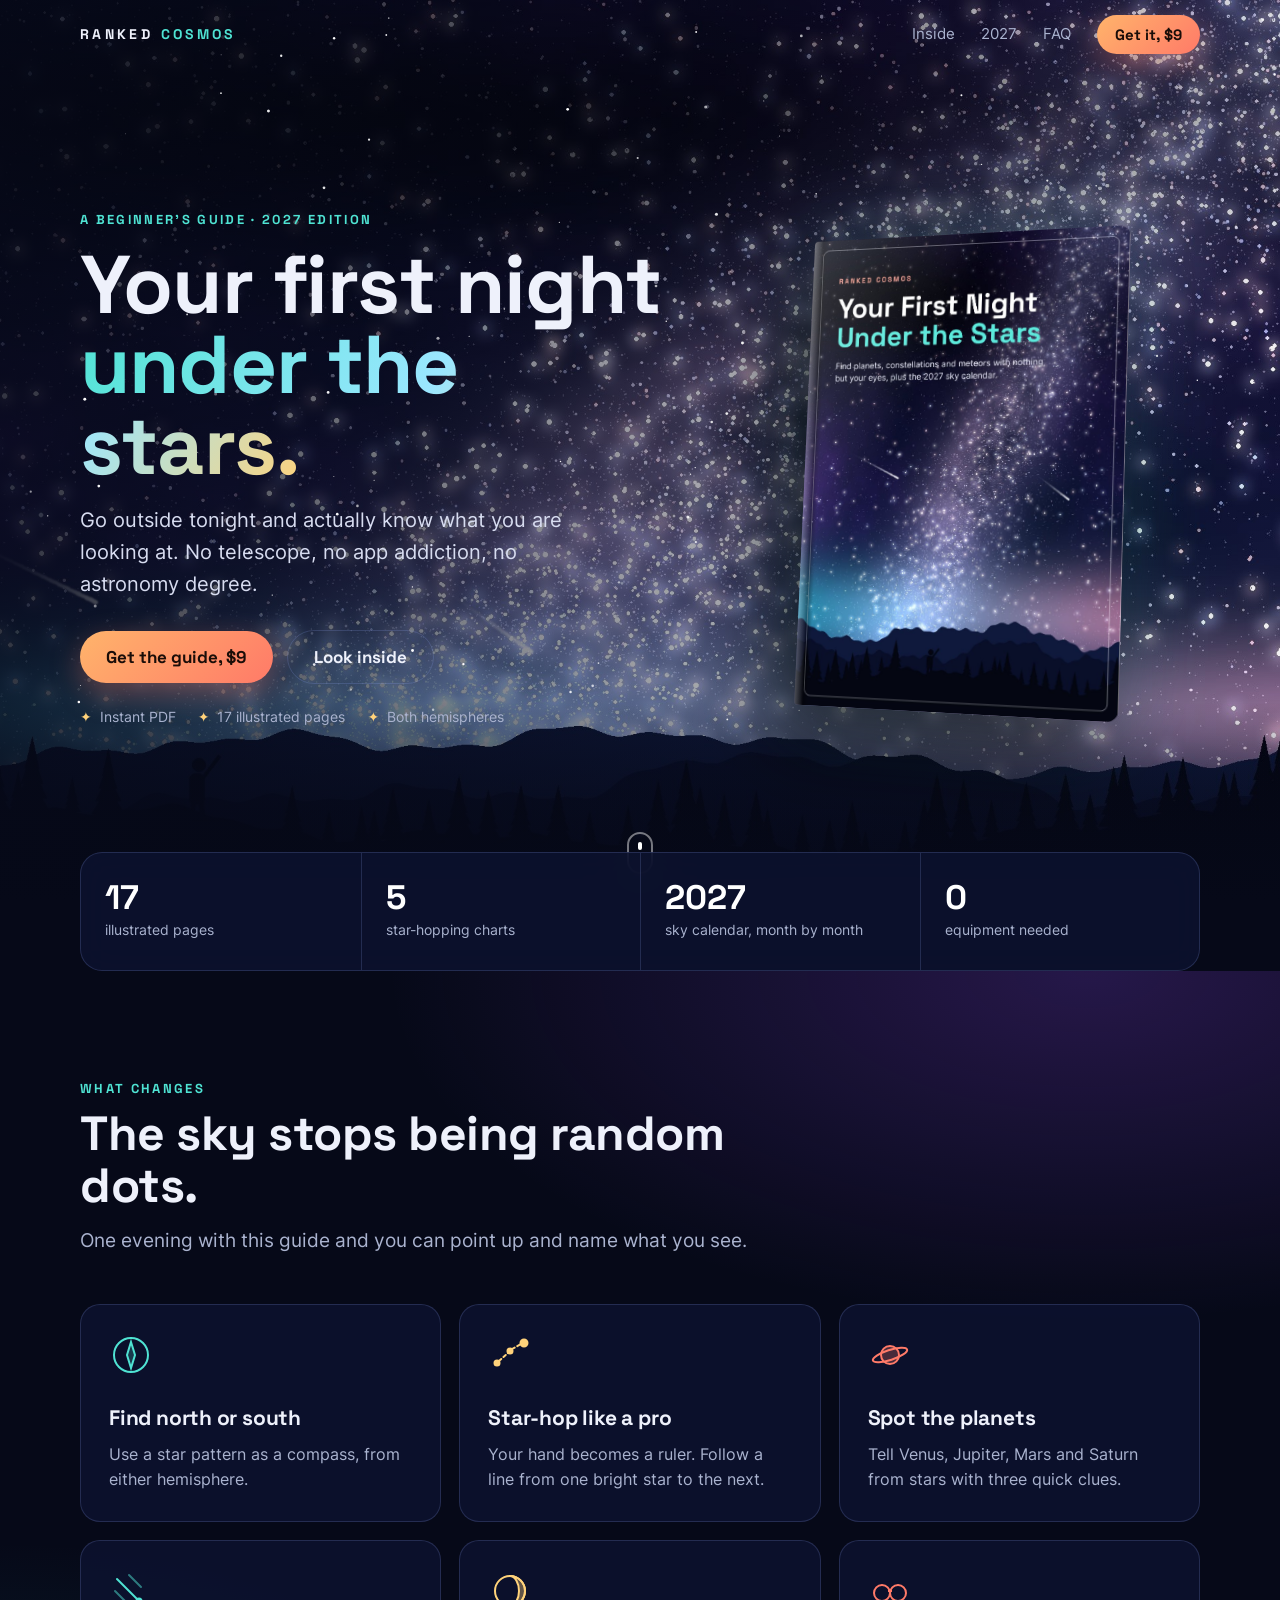
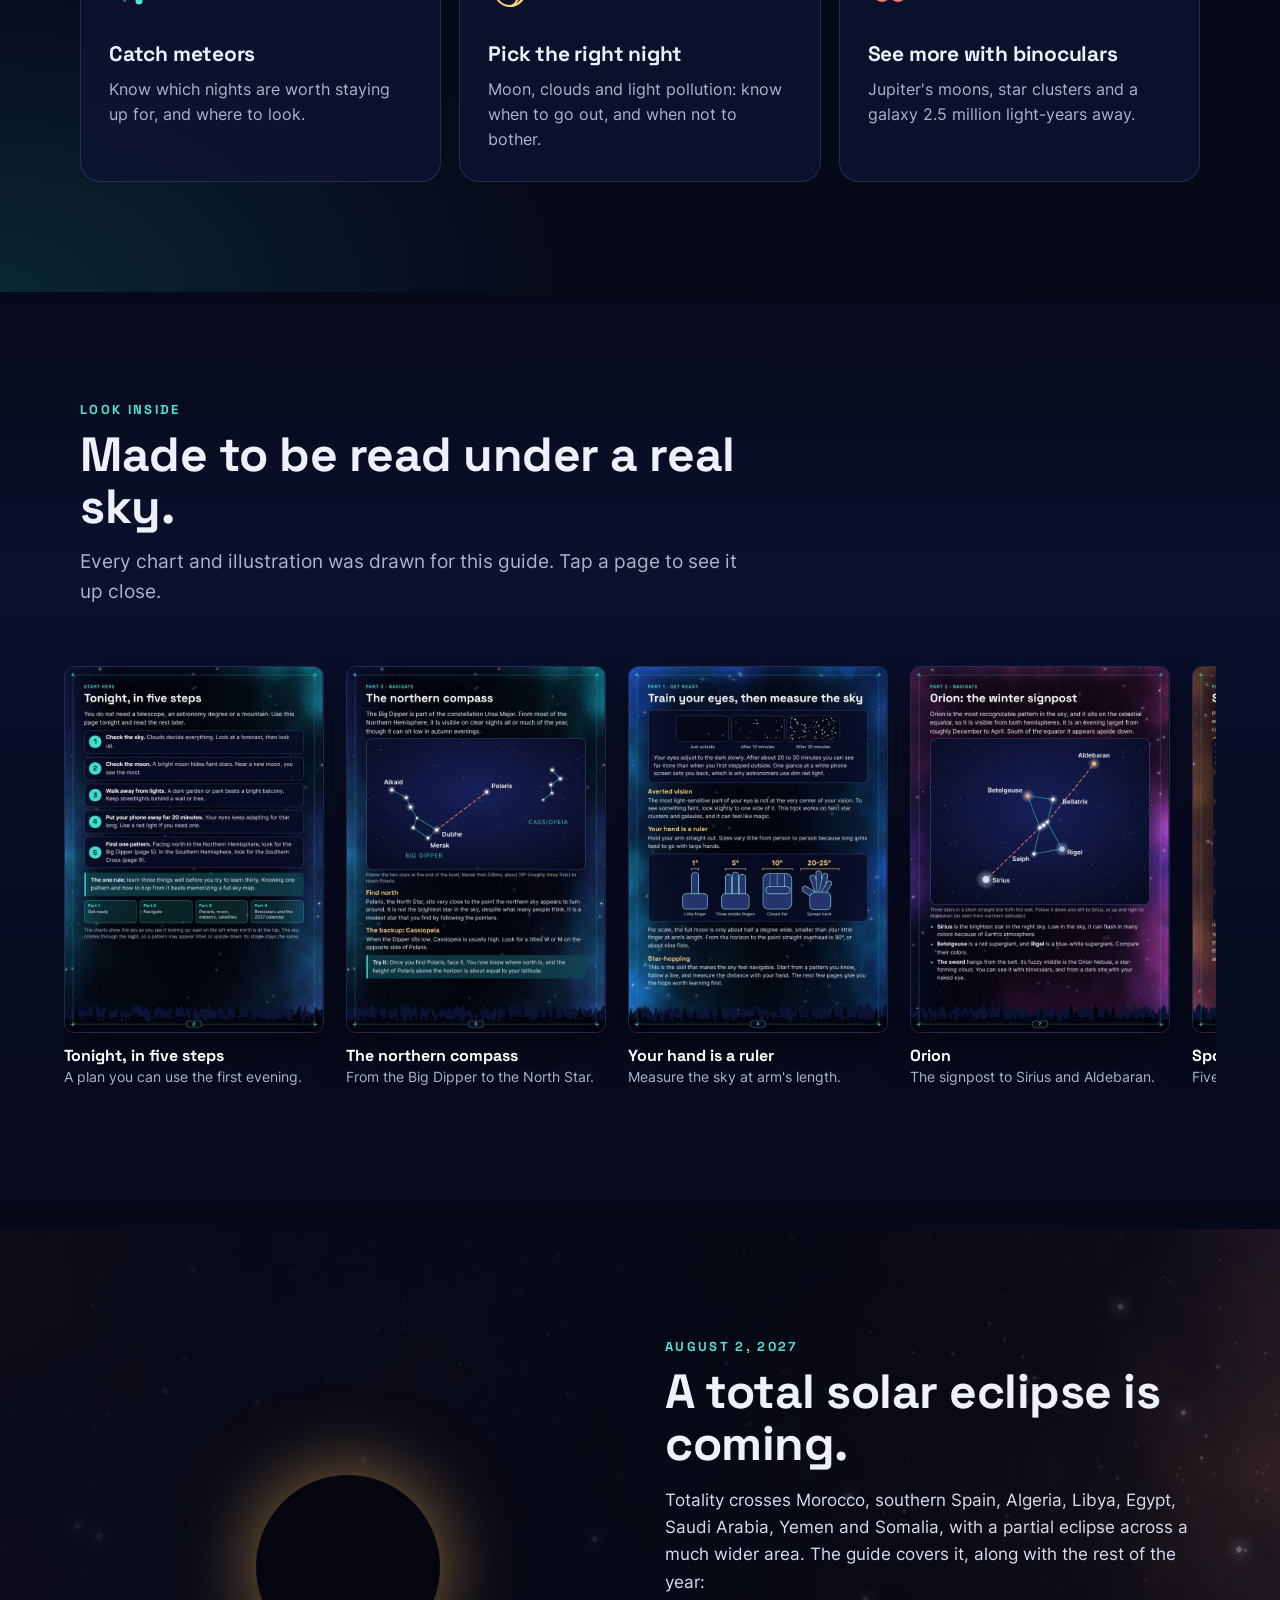
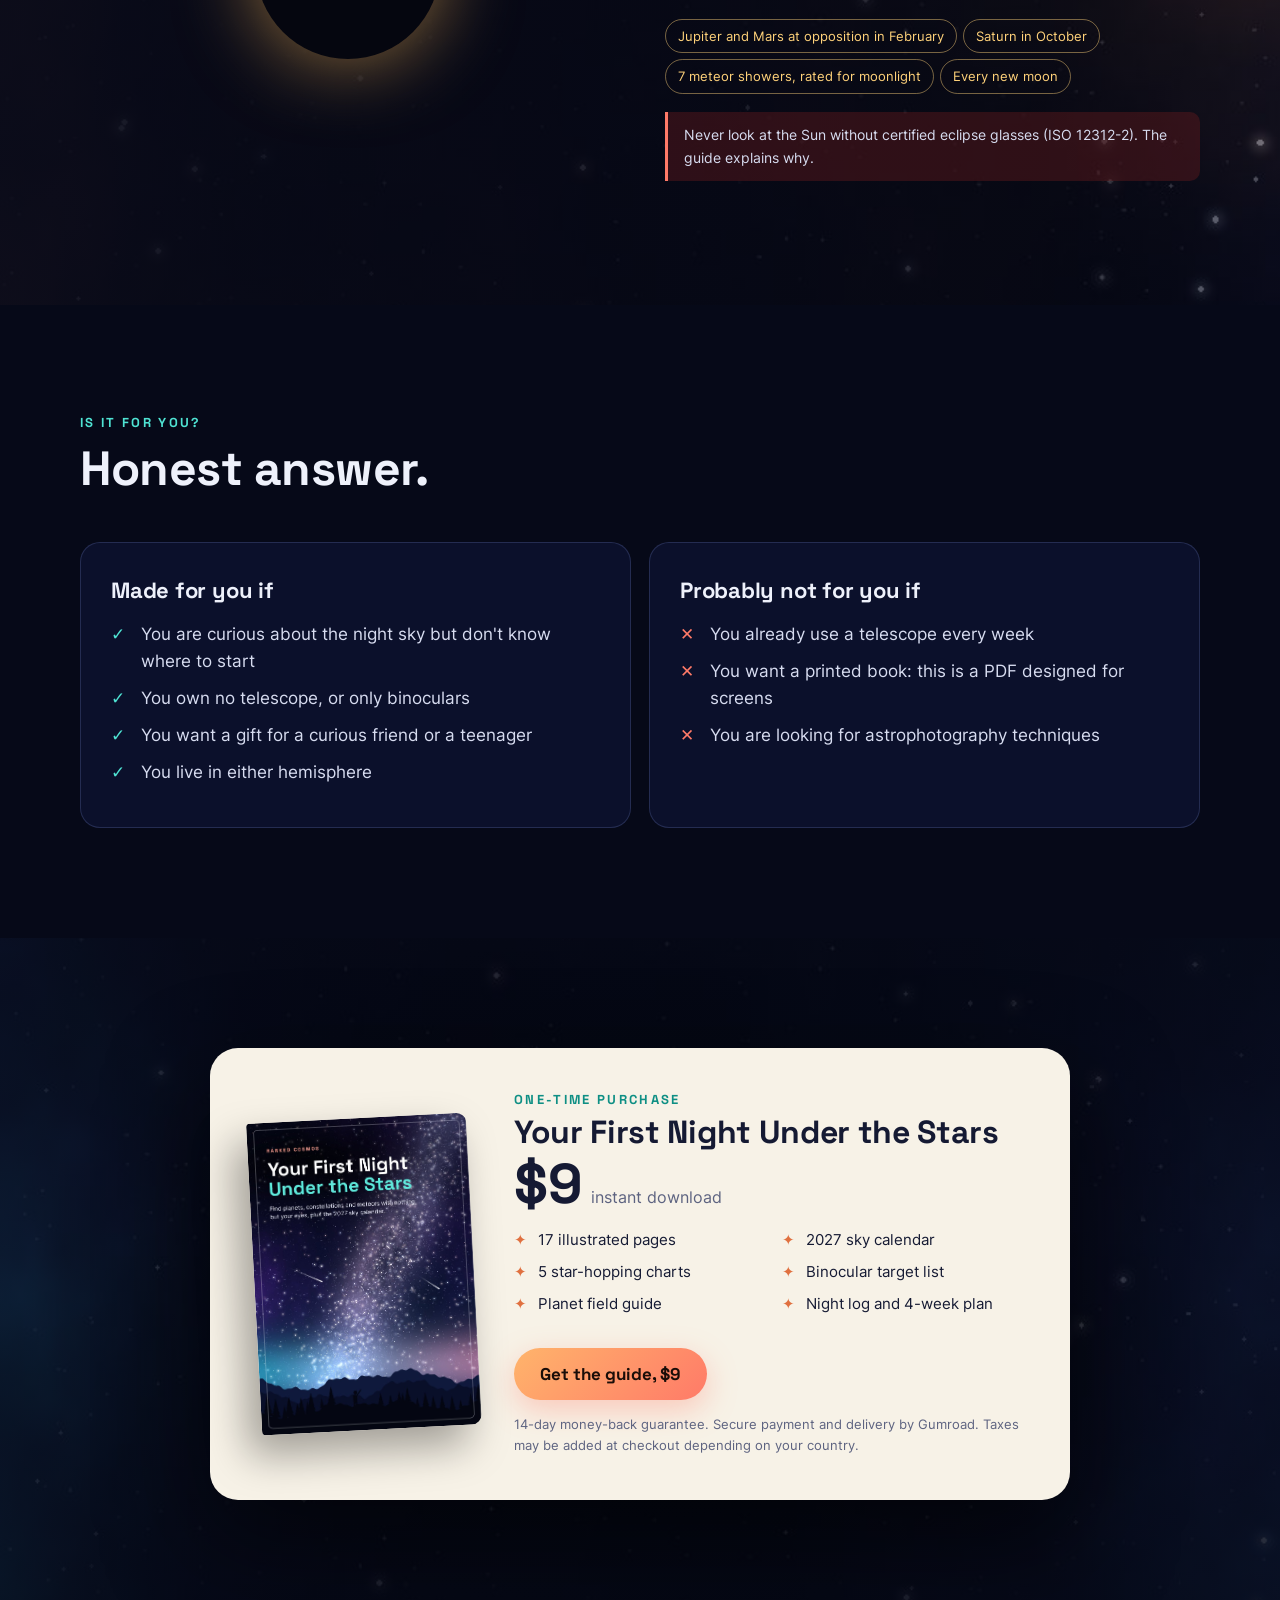
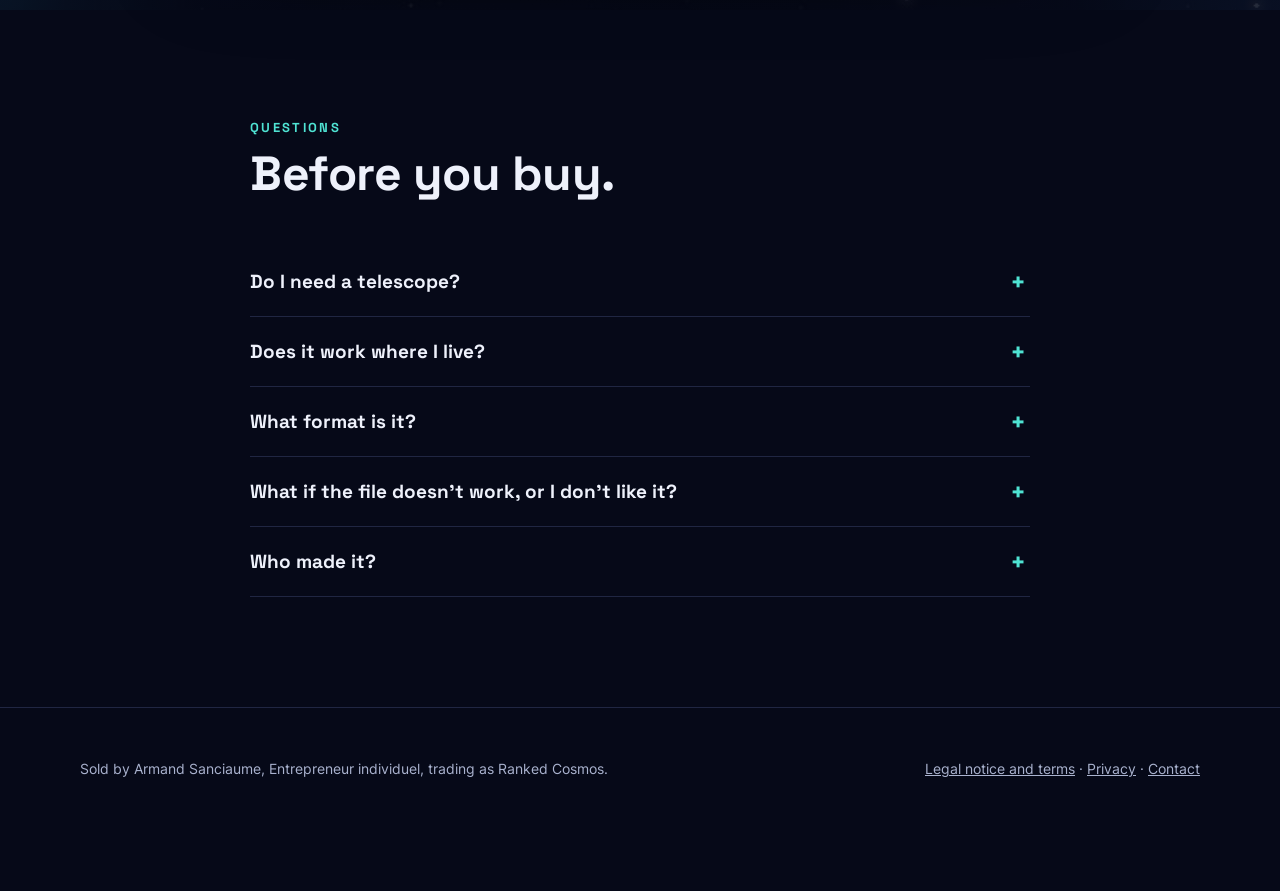
==== guide/index.html @ 0881b242 "Add files via upload" ====
<!doctype html>
<html lang="en">
<head>
<meta charset="utf-8">
<meta name="viewport" content="width=device-width, initial-scale=1">
<title>Your First Night Under the Stars</title>
<meta name="description" content="A 17-page illustrated beginner guide to finding planets, constellations and meteors without a telescope, with the 2027 sky calendar.">
<style>
@font-face { font-family: "Space Grotesk"; font-weight: 500; font-display: swap; src: url(fonts/space-grotesk-500.woff2); }
@font-face { font-family: "Space Grotesk"; font-weight: 700; font-display: swap; src: url(fonts/space-grotesk-700.woff2); }
@font-face { font-family: "Inter"; font-weight: 400; font-display: swap; src: url(fonts/inter-400.woff2); }
@font-face { font-family: "Inter"; font-weight: 600; font-display: swap; src: url(fonts/inter-600.woff2); }
:root {
  --night: #060918; --deep: #0b1130; --card: rgba(14, 20, 52, .72); --line: rgba(150, 170, 255, .18);
  --text: #eef1fb; --muted: #aab3cf; --teal: #4fe3d3; --gold: #ffd27a; --coral: #ff7a68;
  --cream: #f7f2e7; --ink: #151a33;
}
* { box-sizing: border-box; }
html { scroll-behavior: smooth; }
body { margin: 0; background: var(--night); color: var(--text); font: 17px/1.6 Inter, system-ui, sans-serif; -webkit-font-smoothing: antialiased; overflow-x: hidden; }
h1, h2, h3, .display { font-family: "Space Grotesk", Inter, sans-serif; letter-spacing: -.01em; }
a { color: inherit; }
img { display: block; max-width: 100%; }
.wrap { width: min(1120px, 100% - 32px); margin: 0 auto; }
.eyebrow { color: var(--teal); font: 700 13px/1.2 "Space Grotesk"; letter-spacing: .18em; text-transform: uppercase; }
.btn { display: inline-flex; align-items: center; gap: 10px; padding: 15px 26px; border-radius: 999px; background: linear-gradient(135deg, #ffb46b, var(--coral)); color: #1a0d08; font: 700 17px "Space Grotesk"; text-decoration: none; box-shadow: 0 10px 30px rgba(255, 122, 104, .35); transition: transform .25s, box-shadow .25s; }
.btn:hover { transform: translateY(-2px); box-shadow: 0 16px 40px rgba(255, 122, 104, .5); }
.btn.ghost { background: transparent; color: var(--text); box-shadow: none; border: 1px solid var(--line); }
.btn.ghost:hover { border-color: var(--teal); }

/* nav */
nav { position: fixed; inset: 0 0 auto; z-index: 20; transition: background .3s, backdrop-filter .3s; }
nav.solid { background: rgba(6, 9, 24, .78); backdrop-filter: blur(14px); border-bottom: 1px solid var(--line); }
nav .wrap { display: flex; align-items: center; justify-content: space-between; height: 68px; }
.logo { font: 700 14px "Space Grotesk"; letter-spacing: .24em; text-decoration: none; }
.logo span { color: var(--teal); }
nav .links { display: flex; align-items: center; gap: 26px; font-size: 15px; }
nav .links a { color: var(--muted); text-decoration: none; }
nav .links a:hover { color: var(--text); }
nav .links a.btn { padding: 10px 18px; color: #1a0d08; font-size: 15px; }

/* hero */
.hero { position: relative; min-height: clamp(640px, 100vh, 960px); display: flex; align-items: center; overflow: hidden; background: url(art/hero.jpg) center 35% / cover; }
.hero::after { content: ""; position: absolute; inset: 0; background: linear-gradient(90deg, rgba(6, 9, 24, .82) 0%, rgba(6, 9, 24, .35) 55%, rgba(6, 9, 24, .05) 100%), linear-gradient(0deg, var(--night) 0%, transparent 22%); }
#sky { position: absolute; inset: 0; z-index: 1; width: 100%; height: 100%; }
.hero .wrap { position: relative; z-index: 2; display: grid; grid-template-columns: 1.1fr .9fr; gap: 48px; align-items: center; padding: 120px 0 80px; }
.hero h1 { margin: 18px 0 18px; font-size: clamp(44px, 6.4vw, 82px); line-height: .98; }
.hero h1 em { font-style: normal; background: linear-gradient(120deg, var(--teal), #9be7ff 60%, var(--gold)); -webkit-background-clip: text; background-clip: text; color: transparent; }
.hero p.sub { max-width: 520px; margin: 0 0 30px; color: #d7dcf0; font-size: 20px; }
.cta { display: flex; flex-wrap: wrap; align-items: center; gap: 14px; }
.meta { display: flex; flex-wrap: wrap; gap: 8px 22px; margin-top: 22px; color: var(--muted); font-size: 14px; }
.meta span::before { content: "\2726"; margin-right: 8px; color: var(--gold); }
.book-stage { perspective: 1600px; display: flex; justify-content: center; }
.book { position: relative; width: min(340px, 78vw); border-radius: 4px 12px 12px 4px; transform: rotateY(-20deg) rotateX(6deg); transform-style: preserve-3d; box-shadow: -30px 40px 80px rgba(0, 0, 0, .6), 0 0 90px rgba(79, 227, 211, .18); animation: float 7s ease-in-out infinite; transition: transform .2s ease-out; }
.book img { border-radius: 4px 12px 12px 4px; }
.book::before { content: ""; position: absolute; inset: 0 auto 0 0; width: 16px; border-radius: 4px 0 0 4px; background: linear-gradient(90deg, rgba(255, 255, 255, .28), rgba(0, 0, 0, .35) 60%, transparent); }
.book::after { content: ""; position: absolute; inset: 0; border-radius: inherit; background: linear-gradient(115deg, rgba(255, 255, 255, .22), transparent 35%); pointer-events: none; }
@keyframes float { 50% { translate: 0 -14px; } }
.scroll-hint { position: absolute; z-index: 2; left: 50%; bottom: 26px; width: 26px; height: 42px; margin-left: -13px; border: 2px solid rgba(255, 255, 255, .45); border-radius: 14px; }
.scroll-hint::after { content: ""; position: absolute; left: 50%; top: 8px; width: 4px; height: 8px; margin-left: -2px; border-radius: 2px; background: #fff; animation: wheel 2s infinite; }
@keyframes wheel { 0% { opacity: 0; transform: translateY(0); } 30% { opacity: 1; } 100% { opacity: 0; transform: translateY(12px); } }

/* stats */
.stats { position: relative; z-index: 3; margin-top: -48px; }
.stats .wrap { display: grid; grid-template-columns: repeat(4, 1fr); border: 1px solid var(--line); border-radius: 22px; background: rgba(13, 19, 48, .82); backdrop-filter: blur(16px); }
.stat { padding: 26px 24px; border-left: 1px solid var(--line); }
.stat:first-child { border-left: 0; }
.stat b { display: block; font: 700 34px/1.1 "Space Grotesk"; color: #fff; }
.stat span { color: var(--muted); font-size: 14px; }

section { position: relative; padding: 110px 0; }
.head { max-width: 680px; margin-bottom: 48px; }
.head h2 { margin: 12px 0 14px; font-size: clamp(32px, 4vw, 48px); line-height: 1.08; }
.head p { margin: 0; color: var(--muted); font-size: 19px; }

/* outcomes */
.outcomes { background: radial-gradient(1000px 500px at 85% 0%, rgba(120, 60, 200, .28), transparent 70%), radial-gradient(800px 500px at 0% 100%, rgba(30, 140, 150, .22), transparent 70%); }
.grid3 { display: grid; grid-template-columns: repeat(3, 1fr); gap: 18px; }
.feature { padding: 28px; border: 1px solid var(--line); border-radius: 20px; background: var(--card); transition: transform .3s, border-color .3s; }
.feature:hover { transform: translateY(-4px); border-color: rgba(79, 227, 211, .5); }
.feature svg { width: 44px; height: 44px; margin-bottom: 16px; }
.feature h3 { margin: 0 0 8px; font-size: 21px; }
.feature p { margin: 0; color: var(--muted); font-size: 15.5px; }

/* inside */
.inside { background: linear-gradient(180deg, transparent, rgba(11, 17, 48, .9) 30%, transparent); }
.gallery { display: flex; gap: 22px; overflow-x: auto; padding: 10px 16px 30px; margin: 0 -16px; scroll-snap-type: x mandatory; scrollbar-width: thin; }
.gallery figure { flex: 0 0 260px; margin: 0; scroll-snap-align: start; cursor: zoom-in; }
.gallery img { width: 100%; border-radius: 10px; border: 1px solid var(--line); box-shadow: 0 20px 40px rgba(0, 0, 0, .45); transition: transform .35s; }
.gallery figure:hover img { transform: translateY(-6px) rotate(-1deg); }
.gallery figcaption { margin-top: 12px; color: var(--muted); font-size: 14px; }
.gallery figcaption b { display: block; color: #fff; font: 600 16px "Space Grotesk"; }
.lightbox { position: fixed; inset: 0; z-index: 50; display: none; align-items: center; justify-content: center; padding: 24px; background: rgba(3, 5, 14, .92); cursor: zoom-out; }
.lightbox.open { display: flex; }
.lightbox img { max-height: 92vh; width: auto; border-radius: 10px; }

/* eclipse */
.eclipse { overflow: hidden; background: url(art/bg_amber.jpg) center / cover; }
.eclipse::before { content: ""; position: absolute; inset: 0; background: linear-gradient(90deg, rgba(6, 9, 24, .92), rgba(6, 9, 24, .55)); }
.eclipse .wrap { position: relative; display: grid; grid-template-columns: 1fr 1fr; gap: 50px; align-items: center; }
.sunbox { position: relative; height: 360px; display: flex; align-items: center; justify-content: center; }
.sun { position: absolute; width: 180px; height: 180px; border-radius: 50%; background: radial-gradient(circle, #fff6d8, var(--gold) 55%, #ff9b4a); box-shadow: 0 0 80px rgba(255, 190, 90, .6); animation: dim 9s ease-in-out infinite; }
.corona { position: absolute; width: 360px; height: 360px; border-radius: 50%; background: radial-gradient(circle, rgba(255, 255, 255, .95) 24%, rgba(200, 225, 255, .45) 32%, rgba(140, 180, 255, 0) 64%); opacity: 0; animation: corona 9s ease-in-out infinite; }
.moon { position: absolute; width: 184px; height: 184px; border-radius: 50%; background: #05060f; animation: transit 9s ease-in-out infinite; }
@keyframes transit { 0% { transform: translateX(-230px); } 50% { transform: translateX(0); } 100% { transform: translateX(230px); } }
@keyframes corona { 0%, 38% { opacity: 0; } 50% { opacity: 1; } 62%, 100% { opacity: 0; } }
@keyframes dim { 0%, 100% { filter: brightness(1); } 50% { filter: brightness(.6); } }
.eclipse h2 { margin: 12px 0 16px; font-size: clamp(32px, 4vw, 48px); line-height: 1.08; }
.eclipse p { color: #d7dcf0; }
.pill { display: inline-block; margin: 6px 6px 0 0; padding: 6px 12px; border: 1px solid rgba(255, 210, 122, .45); border-radius: 999px; color: var(--gold); font-size: 13px; }
.safety { margin-top: 18px; padding: 12px 16px; border-left: 3px solid var(--coral); border-radius: 0 10px 10px 0; background: rgba(120, 30, 30, .35); font-size: 14px; color: #f5d6d0; }

/* audience */
.audience .cols { display: grid; grid-template-columns: 1fr 1fr; gap: 18px; }
.audience .col { padding: 30px; border: 1px solid var(--line); border-radius: 20px; background: var(--card); }
.audience h3 { margin: 0 0 12px; font-size: 22px; }
.audience ul { margin: 0; padding: 0; list-style: none; }
.audience li { position: relative; margin: 10px 0; padding-left: 30px; color: #d7dcf0; }
.audience li::before { content: "\2713"; position: absolute; left: 0; color: var(--teal); font-weight: 700; }
.audience .no li::before { content: "\2715"; color: var(--coral); }

/* price */
.price { background: url(art/bg_teal.jpg) center / cover; }
.price::before { content: ""; position: absolute; inset: 0; background: radial-gradient(700px 400px at 50% 50%, rgba(6, 9, 24, .2), rgba(6, 9, 24, .85)); }
.card-price { position: relative; display: grid; grid-template-columns: 220px 1fr; gap: 40px; align-items: center; max-width: 860px; margin: 0 auto; padding: 44px; border-radius: 28px; background: var(--cream); color: var(--ink); box-shadow: 0 40px 100px rgba(0, 0, 0, .5); }
.card-price img { border-radius: 4px 10px 10px 4px; box-shadow: -14px 20px 40px rgba(0, 0, 0, .35); transform: rotate(-3deg); }
.card-price .eyebrow { color: #0e8f84; }
.card-price h2 { margin: 8px 0 6px; font-size: 32px; line-height: 1.1; }
.amount { margin: 6px 0 16px; font: 700 56px/1 "Space Grotesk"; }
.amount small { margin-left: 8px; color: #5d6380; font: 400 16px Inter; }
.card-price ul { margin: 0 0 24px; padding: 0; list-style: none; columns: 2; column-gap: 24px; font-size: 15px; }
.card-price li { margin: 0 0 8px; padding-left: 24px; position: relative; break-inside: avoid; }
.card-price li::before { content: "\2726"; position: absolute; left: 0; color: #e0703f; }
.card-price .fine { margin: 14px 0 0; color: #5d6380; font-size: 13px; }

/* faq */
.faq .wrap { max-width: 780px; }
details { border-bottom: 1px solid var(--line); }
summary { position: relative; padding: 22px 40px 22px 0; cursor: pointer; list-style: none; font: 600 19px "Space Grotesk"; }
summary::-webkit-details-marker { display: none; }
summary::after { content: "+"; position: absolute; right: 4px; top: 18px; color: var(--teal); font-size: 26px; transition: transform .25s; }
details[open] summary::after { transform: rotate(45deg); }
details p { margin: 0 0 22px; color: var(--muted); }

footer { padding: 50px 0 110px; border-top: 1px solid var(--line); color: var(--muted); font-size: 14px; }
footer .wrap { display: flex; flex-wrap: wrap; justify-content: space-between; gap: 16px; }
footer a { color: var(--muted); }
.sticky { position: fixed; z-index: 30; left: 12px; right: 12px; bottom: 12px; display: none; align-items: center; justify-content: space-between; gap: 12px; padding: 10px 10px 10px 18px; border: 1px solid var(--line); border-radius: 999px; background: rgba(10, 14, 38, .9); backdrop-filter: blur(14px); transform: translateY(140%); transition: transform .35s; }
.sticky.show { transform: none; }
.sticky b { font-family: "Space Grotesk"; }
.sticky .btn { padding: 11px 20px; font-size: 15px; }

/* reveal on scroll, only when scripts run */
.js .reveal { opacity: 0; transform: translateY(28px); transition: opacity .8s ease, transform .8s ease; }
.js .reveal.in { opacity: 1; transform: none; }

@media (max-width: 900px) {
  nav .links a:not(.btn) { display: none; }
  .hero .wrap { grid-template-columns: 1fr; gap: 40px; padding: 110px 0 90px; text-align: left; }
  .hero::after { background: linear-gradient(180deg, rgba(6, 9, 24, .55), rgba(6, 9, 24, .75) 60%, var(--night)); }
  .book { width: min(250px, 66vw); transform: rotateY(-14deg) rotateX(4deg); }
  .stats .wrap { grid-template-columns: 1fr 1fr; }
  .stat:nth-child(3) { border-left: 0; }
  .stat:nth-child(n + 3) { border-top: 1px solid var(--line); }
  .grid3, .audience .cols, .eclipse .wrap { grid-template-columns: 1fr; }
  .sunbox { height: 280px; }
  .card-price { grid-template-columns: 1fr; gap: 26px; padding: 30px 22px; text-align: left; }
  .card-price img { width: 160px; }
  .card-price ul { columns: 1; }
  section { padding: 80px 0; }
  .sticky { display: flex; }
  .scroll-hint { display: none; }
}
@media (prefers-reduced-motion: reduce) {
  *, *::before, *::after { animation: none !important; transition: none !important; scroll-behavior: auto !important; }
  .js .reveal { opacity: 1; transform: none; }
  .corona { opacity: 1; } .moon { transform: none; }
}
</style>
</head>
<body>
<nav id="nav">
  <div class="wrap">
    <a class="logo" href="https://rankedcosmos.github.io/">RANKED <span>COSMOS</span></a>
    <div class="links"><a href="#inside">Inside</a><a href="#eclipse">2027</a><a href="#faq">FAQ</a><a class="btn" href="#buy" data-checkout>Get it, $9</a></div>
  </div>
</nav>

<header class="hero">
  <canvas id="sky" aria-hidden="true"></canvas>
  <div class="wrap">
    <div>
      <div class="eyebrow">A beginner's guide &middot; 2027 edition</div>
      <h1>Your first night <em>under the stars.</em></h1>
      <p class="sub">Go outside tonight and actually know what you are looking at. No telescope, no app addiction, no astronomy degree.</p>
      <div class="cta"><a class="btn" href="#buy" data-checkout>Get the guide, $9</a><a class="btn ghost" href="#inside">Look inside</a></div>
      <div class="meta"><span>Instant PDF</span><span>17 illustrated pages</span><span>Both hemispheres</span></div>
    </div>
    <div class="book-stage"><div class="book" id="book"><img src="preview/cover.jpg" alt="Cover of Your First Night Under the Stars" width="340" height="482"></div></div>
  </div>
  <div class="scroll-hint" aria-hidden="true"></div>
</header>

<div class="stats">
  <div class="wrap reveal">
    <div class="stat"><b>17</b><span>illustrated pages</span></div>
    <div class="stat"><b>5</b><span>star-hopping charts</span></div>
    <div class="stat"><b>2027</b><span>sky calendar, month by month</span></div>
    <div class="stat"><b>0</b><span>equipment needed</span></div>
  </div>
</div>

<section class="outcomes">
  <div class="wrap">
    <div class="head reveal"><div class="eyebrow">What changes</div><h2>The sky stops being random dots.</h2><p>One evening with this guide and you can point up and name what you see.</p></div>
    <div class="grid3">
      <div class="feature reveal"><svg viewBox="0 0 44 44" fill="none" stroke="#4fe3d3" stroke-width="2" stroke-linecap="round"><circle cx="22" cy="22" r="17"/><path d="M22 9l4 13-4 13-4-13z" fill="#4fe3d3" fill-opacity=".2"/></svg><h3>Find north or south</h3><p>Use a star pattern as a compass, from either hemisphere.</p></div>
      <div class="feature reveal"><svg viewBox="0 0 44 44" fill="none" stroke="#ffd27a" stroke-width="2" stroke-linecap="round"><circle cx="9" cy="30" r="2.500" fill="#ffd27a"/><circle cx="22" cy="18" r="2.500" fill="#ffd27a"/><circle cx="36" cy="10" r="3.500" fill="#ffd27a"/><path d="M11 28l9-8M24 16l9-5" stroke-dasharray="3 3"/></svg><h3>Star-hop like a pro</h3><p>Your hand becomes a ruler. Follow a line from one bright star to the next.</p></div>
      <div class="feature reveal"><svg viewBox="0 0 44 44" fill="none" stroke="#ff7a68" stroke-width="2"><circle cx="22" cy="22" r="9" fill="#ff7a68" fill-opacity=".25"/><ellipse cx="22" cy="22" rx="18" ry="5" transform="rotate(-18 22 22)"/></svg><h3>Spot the planets</h3><p>Tell Venus, Jupiter, Mars and Saturn from stars with three quick clues.</p></div>
      <div class="feature reveal"><svg viewBox="0 0 44 44" fill="none" stroke="#4fe3d3" stroke-width="2" stroke-linecap="round"><path d="M8 10l20 20"/><circle cx="30" cy="32" r="2.500" fill="#4fe3d3"/><path d="M20 6l12 12M6 22l10 10" opacity=".5"/></svg><h3>Catch meteors</h3><p>Know which nights are worth staying up for, and where to look.</p></div>
      <div class="feature reveal"><svg viewBox="0 0 44 44" fill="none" stroke="#ffd27a" stroke-width="2"><circle cx="22" cy="22" r="15"/><path d="M22 7a15 15 0 0 1 0 30a9 15 0 0 0 0-30z" fill="#ffd27a" fill-opacity=".35"/></svg><h3>Pick the right night</h3><p>Moon, clouds and light pollution: know when to go out, and when not to bother.</p></div>
      <div class="feature reveal"><svg viewBox="0 0 44 44" fill="none" stroke="#ff7a68" stroke-width="2"><circle cx="14" cy="24" r="8"/><circle cx="30" cy="24" r="8"/><path d="M20 22h4"/></svg><h3>See more with binoculars</h3><p>Jupiter's moons, star clusters and a galaxy 2.5 million light-years away.</p></div>
    </div>
  </div>
</section>

<section class="inside" id="inside">
  <div class="wrap">
    <div class="head reveal"><div class="eyebrow">Look inside</div><h2>Made to be read under a real sky.</h2><p>Every chart and illustration was drawn for this guide. Tap a page to see it up close.</p></div>
    <div class="gallery reveal" id="gallery">
      <figure><img src="preview/p02.jpg" alt="Page: Tonight, in five steps" loading="lazy"><figcaption><b>Tonight, in five steps</b>A plan you can use the first evening.</figcaption></figure>
      <figure><img src="preview/p05.jpg" alt="Page: The northern compass" loading="lazy"><figcaption><b>The northern compass</b>From the Big Dipper to the North Star.</figcaption></figure>
      <figure><img src="preview/p04.jpg" alt="Page: Train your eyes, then measure the sky" loading="lazy"><figcaption><b>Your hand is a ruler</b>Measure the sky at arm's length.</figcaption></figure>
      <figure><img src="preview/p07.jpg" alt="Page: Orion, the winter signpost" loading="lazy"><figcaption><b>Orion</b>The signpost to Sirius and Aldebaran.</figcaption></figure>
      <figure><img src="preview/p10.jpg" alt="Page: Spotting the planets" loading="lazy"><figcaption><b>Spotting the planets</b>Five worlds, three quick clues.</figcaption></figure>
      <figure><img src="preview/p12.jpg" alt="Page: Your first upgrade is binoculars" loading="lazy"><figcaption><b>Binoculars</b>Six targets for your first pair.</figcaption></figure>
      <figure><img src="preview/p14.jpg" alt="Page: 2027 at a glance" loading="lazy"><figcaption><b>2027 at a glance</b>Every eclipse, shower and opposition.</figcaption></figure>
    </div>
  </div>
</section>

<section class="eclipse" id="eclipse">
  <div class="wrap">
    <div class="sunbox reveal" aria-hidden="true"><div class="corona"></div><div class="sun"></div><div class="moon"></div></div>
    <div class="reveal">
      <div class="eyebrow">August 2, 2027</div>
      <h2>A total solar eclipse is coming.</h2>
      <p>Totality crosses Morocco, southern Spain, Algeria, Libya, Egypt, Saudi Arabia, Yemen and Somalia, with a partial eclipse across a much wider area. The guide covers it, along with the rest of the year:</p>
      <span class="pill">Jupiter and Mars at opposition in February</span><span class="pill">Saturn in October</span><span class="pill">7 meteor showers, rated for moonlight</span><span class="pill">Every new moon</span>
      <p class="safety">Never look at the Sun without certified eclipse glasses (ISO 12312-2). The guide explains why.</p>
    </div>
  </div>
</section>

<section class="audience">
  <div class="wrap">
    <div class="head reveal"><div class="eyebrow">Is it for you?</div><h2>Honest answer.</h2></div>
    <div class="cols">
      <div class="col reveal"><h3>Made for you if</h3><ul><li>You are curious about the night sky but don't know where to start</li><li>You own no telescope, or only binoculars</li><li>You want a gift for a curious friend or a teenager</li><li>You live in either hemisphere</li></ul></div>
      <div class="col no reveal"><h3>Probably not for you if</h3><ul><li>You already use a telescope every week</li><li>You want a printed book: this is a PDF designed for screens</li><li>You are looking for astrophotography techniques</li></ul></div>
    </div>
  </div>
</section>

<section class="price" id="buy">
  <div class="wrap">
    <div class="card-price reveal">
      <img src="preview/cover.jpg" alt="" width="220" height="312">
      <div>
        <div class="eyebrow">One-time purchase</div>
        <h2>Your First Night Under the Stars</h2>
        <div class="amount">$9<small>instant download</small></div>
        <ul><li>17 illustrated pages</li><li>5 star-hopping charts</li><li>Planet field guide</li><li>2027 sky calendar</li><li>Binocular target list</li><li>Night log and 4-week plan</li></ul>
        <a class="btn" href="#buy" data-checkout>Get the guide, $9</a>
        <p class="fine">14-day money-back guarantee. Secure payment and delivery by Gumroad. Taxes may be added at checkout depending on your country.</p>
      </div>
    </div>
  </div>
</section>

<section class="faq" id="faq">
  <div class="wrap">
    <div class="head reveal"><div class="eyebrow">Questions</div><h2>Before you buy.</h2></div>
    <details class="reveal"><summary>Do I need a telescope?</summary><p>No. Everything in the guide works with your eyes alone. One section shows what a simple pair of binoculars adds.</p></details>
    <details class="reveal"><summary>Does it work where I live?</summary><p>Yes, in both hemispheres. It includes charts for northern and southern skies. What you see depends on your weather, latitude and light pollution, and the guide shows you how to plan around them.</p></details>
    <details class="reveal"><summary>What format is it?</summary><p>A 17-page PDF, designed to read on a phone or tablet. Its dark pages are easy on night-adapted eyes, but use a lot of ink if you print them.</p></details>
    <details class="reveal"><summary>What if the file doesn't work, or I don't like it?</summary><p>Write to rankedcosmos@gmail.com and we will send a working copy. And if the guide is not for you, you have a 14-day money-back guarantee. See the <a href="legal.html">terms of sale</a>.</p></details>
    <details class="reveal"><summary>Who made it?</summary><p>Ranked Cosmos, a small independent space channel. The guide was drafted with AI tools. Dates were computed with an astronomy library and checked against published sources, listed inside. It is not affiliated with or endorsed by NASA.</p></details>
  </div>
</section>

<footer>
  <div class="wrap"><span>Sold by Armand Sanciaume, Entrepreneur individuel, trading as Ranked Cosmos.</span><span><a href="legal.html">Legal notice and terms</a> &middot; <a href="https://rankedcosmos.github.io/privacy.html">Privacy</a> &middot; <a href="mailto:rankedcosmos@gmail.com">Contact</a></span></div>
</footer>

<div class="sticky" id="sticky"><span><b>$9</b> &middot; Instant PDF</span><a class="btn" href="#buy" data-checkout>Get the guide</a></div>
<div class="lightbox" id="lightbox" role="dialog" aria-label="Page preview"><img alt=""></div>

<script>
// Paste the Gumroad product link here once the product exists. Until then, buy buttons scroll to the price card.
const CHECKOUT_URL = "https://rankedcosmos.gumroad.com/l/first-night";
if (CHECKOUT_URL) {
  document.querySelectorAll("[data-checkout]").forEach(a => a.href = CHECKOUT_URL);
  const g = document.createElement("script"); g.src = "https://gumroad.com/js/gumroad.js"; document.head.appendChild(g);
}
document.documentElement.classList.add("js");
const still = matchMedia("(prefers-reduced-motion: reduce)").matches;

// twinkling stars and the occasional shooting star
const canvas = document.getElementById("sky"), ctx = canvas.getContext("2d");
let stars = [], meteor = null, w, h;
function size() {
  const r = Math.min(devicePixelRatio || 1, 2);
  w = canvas.clientWidth; h = canvas.clientHeight;
  canvas.width = w * r; canvas.height = h * r; ctx.setTransform(r, 0, 0, r, 0, 0);
  stars = Array.from({ length: Math.round(w * h / 9000) }, () => ({ x: Math.random() * w, y: Math.random() * h * .8, r: Math.random() * 1.3 + .3, p: Math.random() * 6.3, s: Math.random() * 1.5 + .5 }));
}
function draw(t) {
  ctx.clearRect(0, 0, w, h);
  for (const s of stars) {
    ctx.globalAlpha = still ? .7 : .35 + .65 * Math.abs(Math.sin(t / 1000 * s.s + s.p));
    ctx.fillStyle = "#fff"; ctx.beginPath(); ctx.arc(s.x, s.y, s.r, 0, 6.3); ctx.fill();
  }
  if (!still) {
    if (!meteor && Math.random() < .004) meteor = { x: Math.random() * w * .7 + w * .2, y: Math.random() * h * .35, life: 0 };
    if (meteor) {
      meteor.life += 1;
      const k = meteor.life * 9, x = meteor.x - k, y = meteor.y + k * .45;
      const g = ctx.createLinearGradient(x, y, x + 140, y - 63);
      g.addColorStop(0, "rgba(255,255,255,.95)"); g.addColorStop(1, "rgba(255,255,255,0)");
      ctx.globalAlpha = Math.max(0, 1 - meteor.life / 55); ctx.strokeStyle = g; ctx.lineWidth = 1.6;
      ctx.beginPath(); ctx.moveTo(x, y); ctx.lineTo(x + 140, y - 63); ctx.stroke();
      if (meteor.life > 55) meteor = null;
    }
    requestAnimationFrame(draw);
  }
  ctx.globalAlpha = 1;
}
size(); addEventListener("resize", size); requestAnimationFrame(draw);

// the book follows the pointer a little
const book = document.getElementById("book");
if (!still && matchMedia("(pointer: fine)").matches) {
  addEventListener("mousemove", e => {
    const x = e.clientX / innerWidth - .5, y = e.clientY / innerHeight - .5;
    book.style.transform = `rotateY(${-20 + x * 16}deg) rotateX(${6 - y * 10}deg)`;
  });
}

// reveal sections, solid nav, sticky buy bar
const io = new IntersectionObserver(es => es.forEach(e => { if (e.isIntersecting) { e.target.classList.add("in"); io.unobserve(e.target); } }), { threshold: .12 });
document.querySelectorAll(".reveal").forEach(el => io.observe(el));
const nav = document.getElementById("nav"), sticky = document.getElementById("sticky"), buy = document.getElementById("buy");
function onScroll() {
  nav.classList.toggle("solid", scrollY > 40);
  const b = buy.getBoundingClientRect();
  sticky.classList.toggle("show", scrollY > innerHeight * .8 && (b.top > innerHeight || b.bottom < 0));
}
addEventListener("scroll", onScroll, { passive: true }); onScroll();

// page previews
const box = document.getElementById("lightbox");
document.getElementById("gallery").addEventListener("click", e => {
  const img = e.target.closest("img"); if (!img) return;
  box.querySelector("img").src = img.src; box.querySelector("img").alt = img.alt; box.classList.add("open");
});
box.addEventListener("click", () => box.classList.remove("open"));
addEventListener("keydown", e => { if (e.key === "Escape") box.classList.remove("open"); });
</script>
</body>
</html>
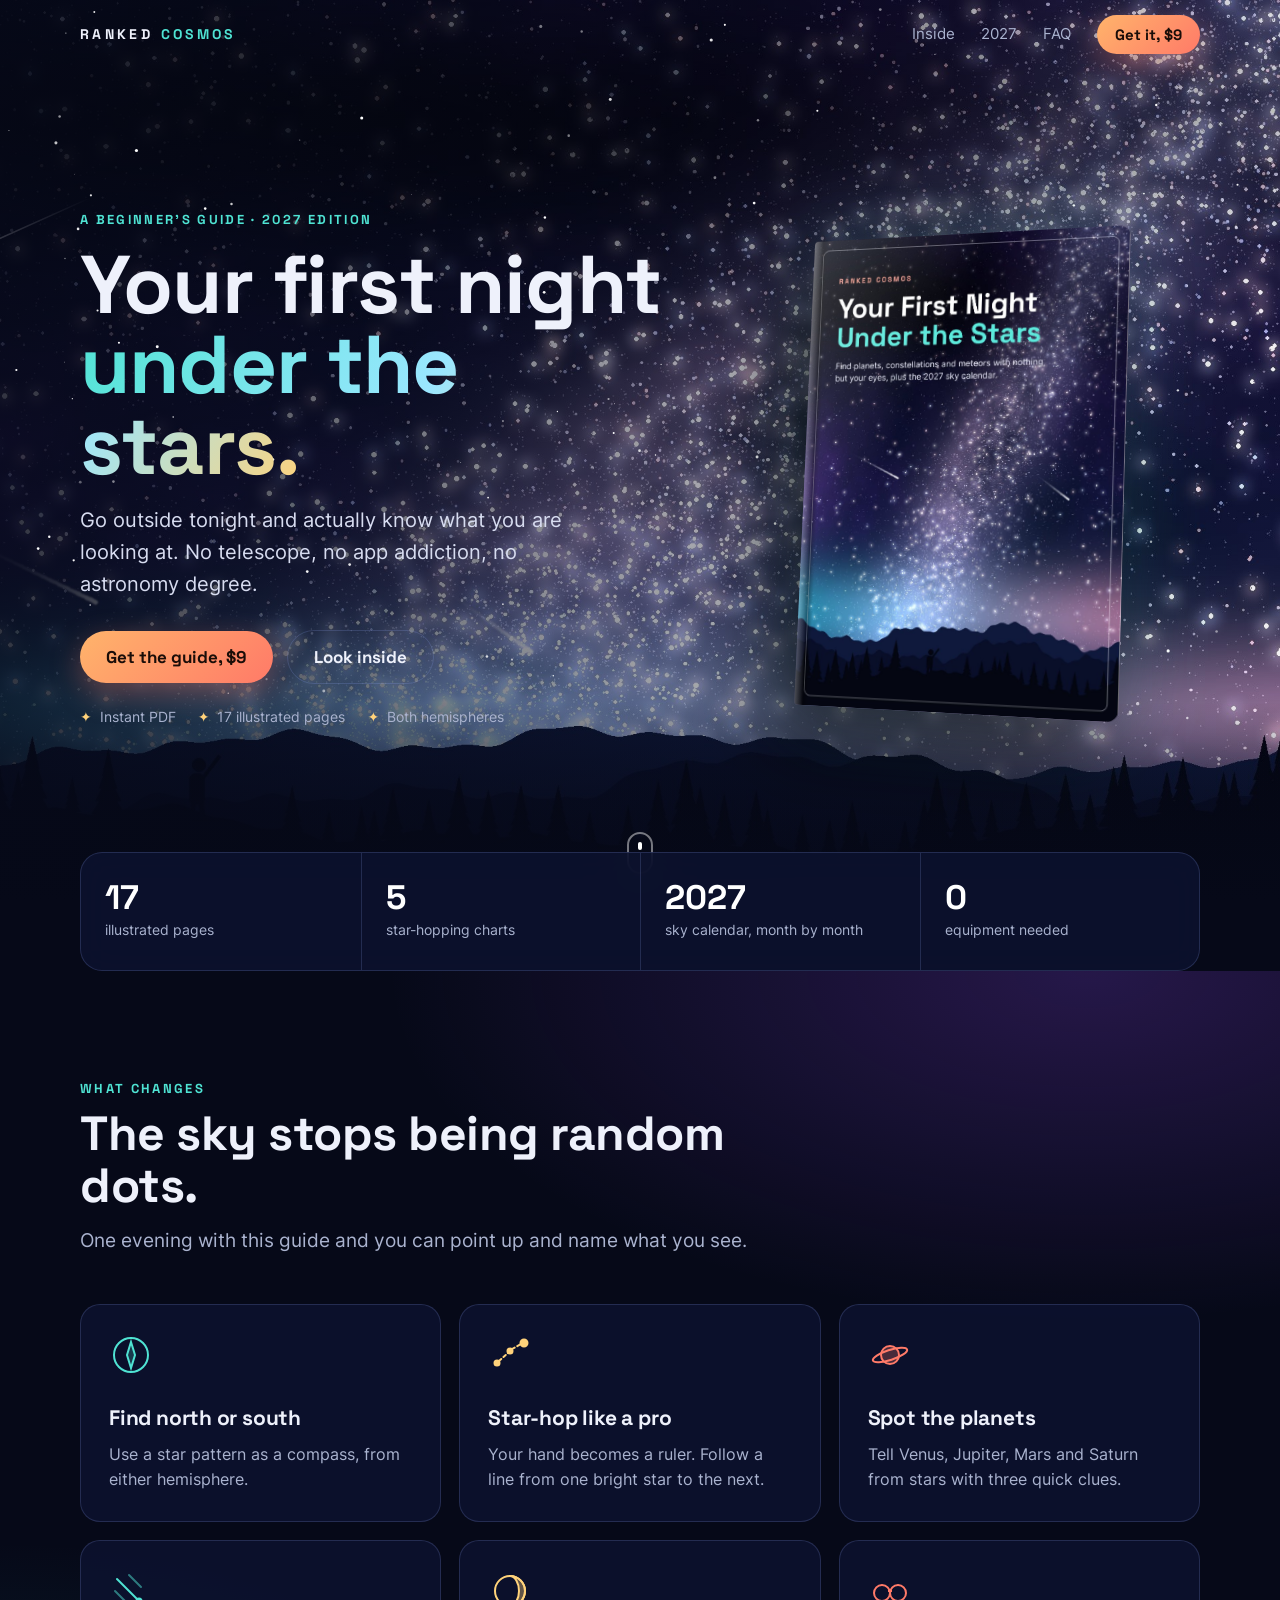
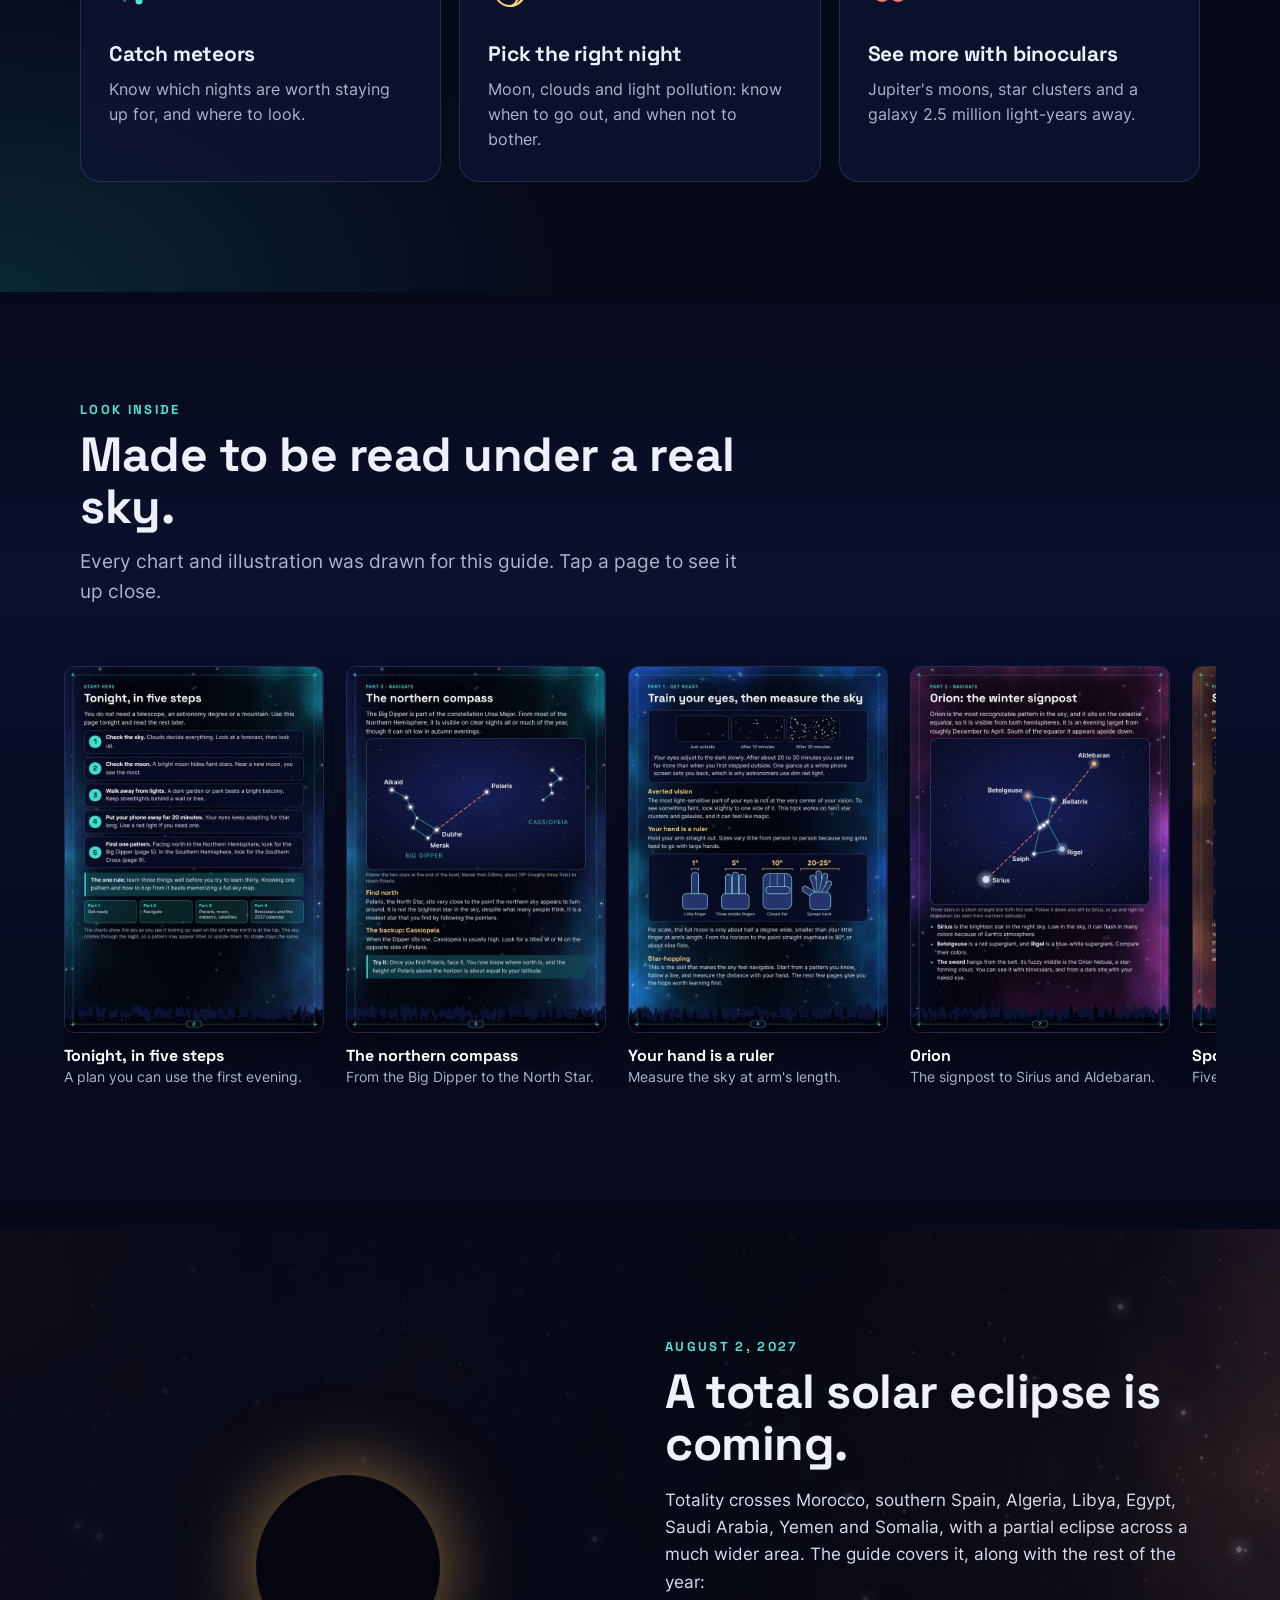
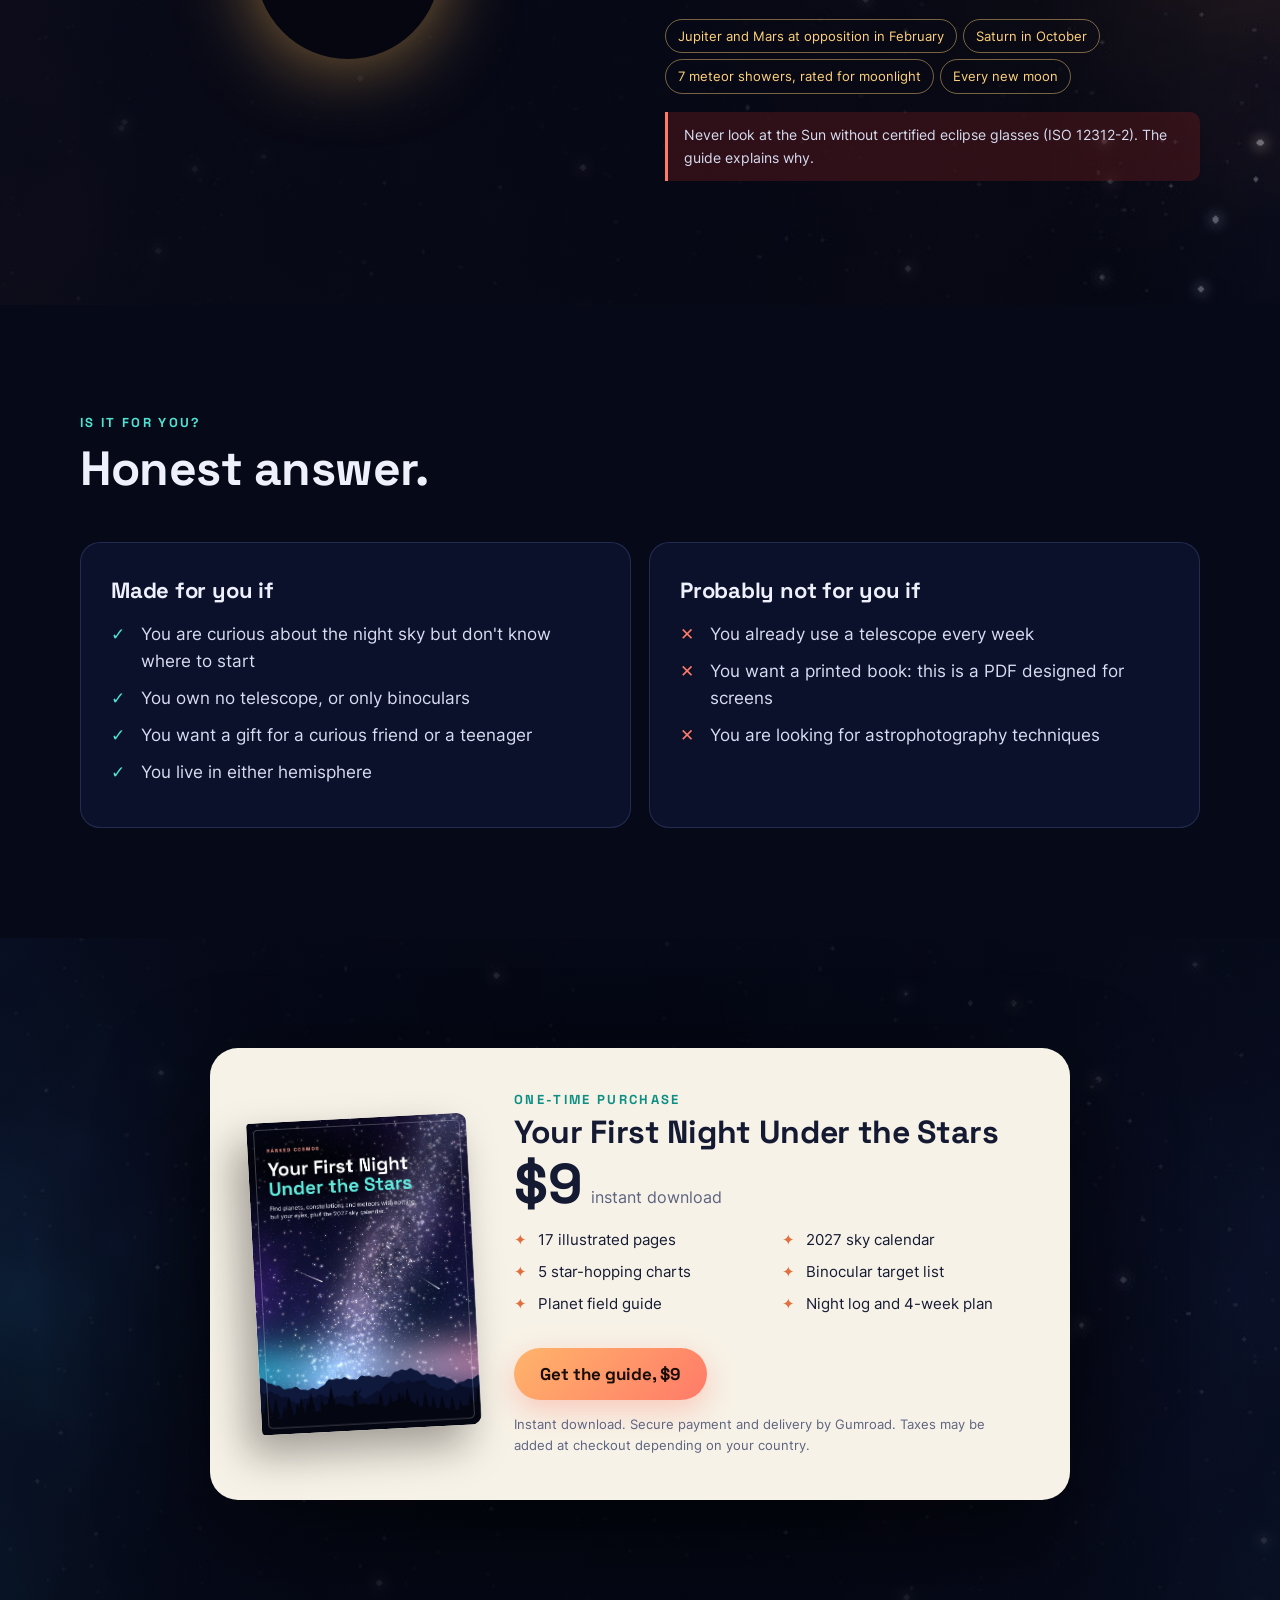
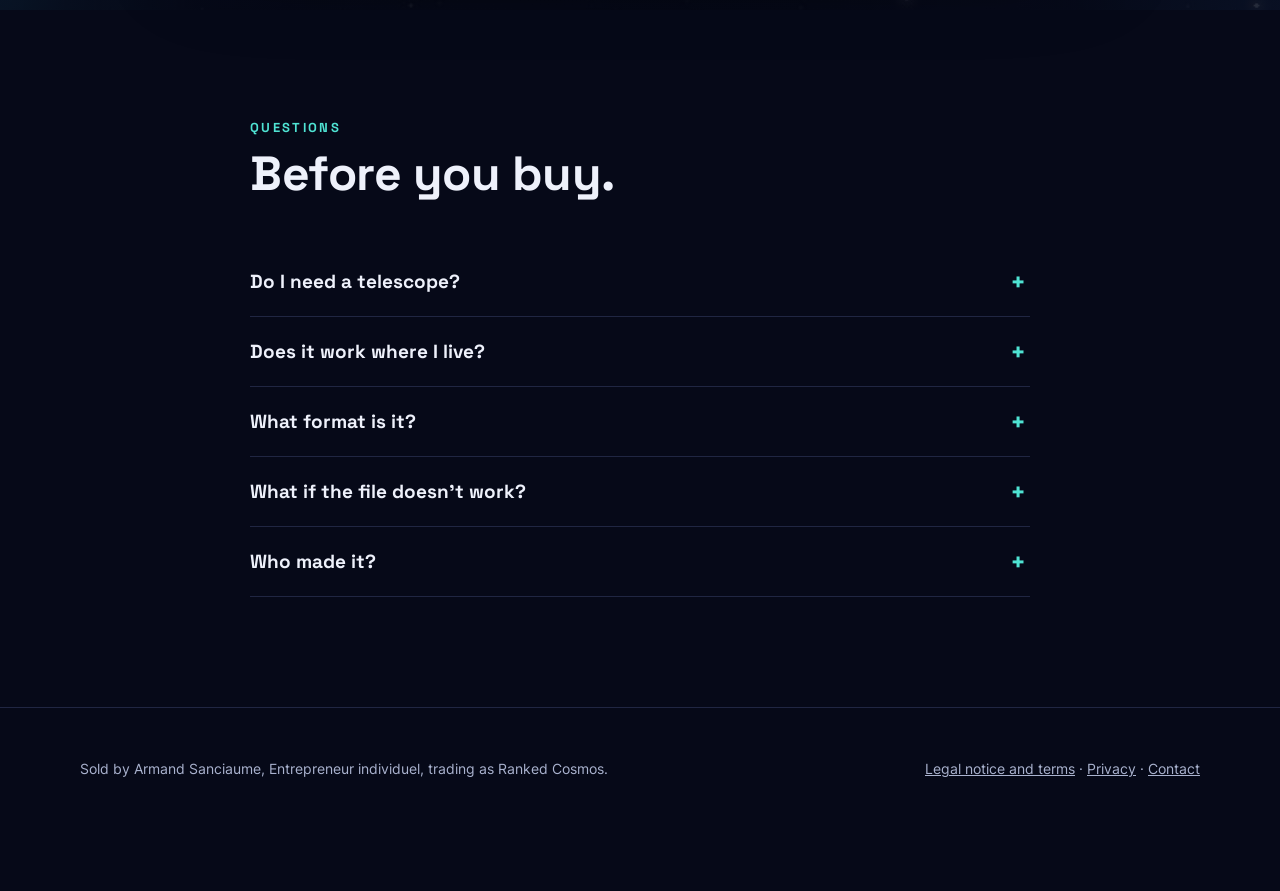
==== commit af4a0138: "Add files via upload" ====
--- a/guide/index.html
+++ b/guide/index.html
@@ -272,7 +272,7 @@
         <div class="amount">$9<small>instant download</small></div>
         <ul><li>17 illustrated pages</li><li>5 star-hopping charts</li><li>Planet field guide</li><li>2027 sky calendar</li><li>Binocular target list</li><li>Night log and 4-week plan</li></ul>
         <a class="btn" href="#buy" data-checkout>Get the guide, $9</a>
-        <p class="fine">14-day money-back guarantee. Secure payment and delivery by Gumroad. Taxes may be added at checkout depending on your country.</p>
+        <p class="fine">Instant download. Secure payment and delivery by Gumroad. Taxes may be added at checkout depending on your country.</p>
       </div>
     </div>
   </div>
@@ -284,7 +284,7 @@
     <details class="reveal"><summary>Do I need a telescope?</summary><p>No. Everything in the guide works with your eyes alone. One section shows what a simple pair of binoculars adds.</p></details>
     <details class="reveal"><summary>Does it work where I live?</summary><p>Yes, in both hemispheres. It includes charts for northern and southern skies. What you see depends on your weather, latitude and light pollution, and the guide shows you how to plan around them.</p></details>
     <details class="reveal"><summary>What format is it?</summary><p>A 17-page PDF, designed to read on a phone or tablet. Its dark pages are easy on night-adapted eyes, but use a lot of ink if you print them.</p></details>
-    <details class="reveal"><summary>What if the file doesn't work, or I don't like it?</summary><p>Write to rankedcosmos@gmail.com and we will send a working copy. And if the guide is not for you, you have a 14-day money-back guarantee. See the <a href="legal.html">terms of sale</a>.</p></details>
+    <details class="reveal"><summary>What if the file doesn't work?</summary><p>Write to rankedcosmos@gmail.com and we will send a working copy or refund you. Because this is an instant digital download, you waive your right of withdrawal at checkout, so there are no refunds for a change of mind.</p></details>
     <details class="reveal"><summary>Who made it?</summary><p>Ranked Cosmos, a small independent space channel. The guide was drafted with AI tools. Dates were computed with an astronomy library and checked against published sources, listed inside. It is not affiliated with or endorsed by NASA.</p></details>
   </div>
 </section>
@@ -298,7 +298,7 @@
 
 <script>
 // Paste the Gumroad product link here once the product exists. Until then, buy buttons scroll to the price card.
-const CHECKOUT_URL = "https://rankedcosmos.gumroad.com/l/first-night";
+const CHECKOUT_URL = "https://rankedcosmos.gumroad.com/l/first-night?wanted=true";
 if (CHECKOUT_URL) {
   document.querySelectorAll("[data-checkout]").forEach(a => a.href = CHECKOUT_URL);
   const g = document.createElement("script"); g.src = "https://gumroad.com/js/gumroad.js"; document.head.appendChild(g);
